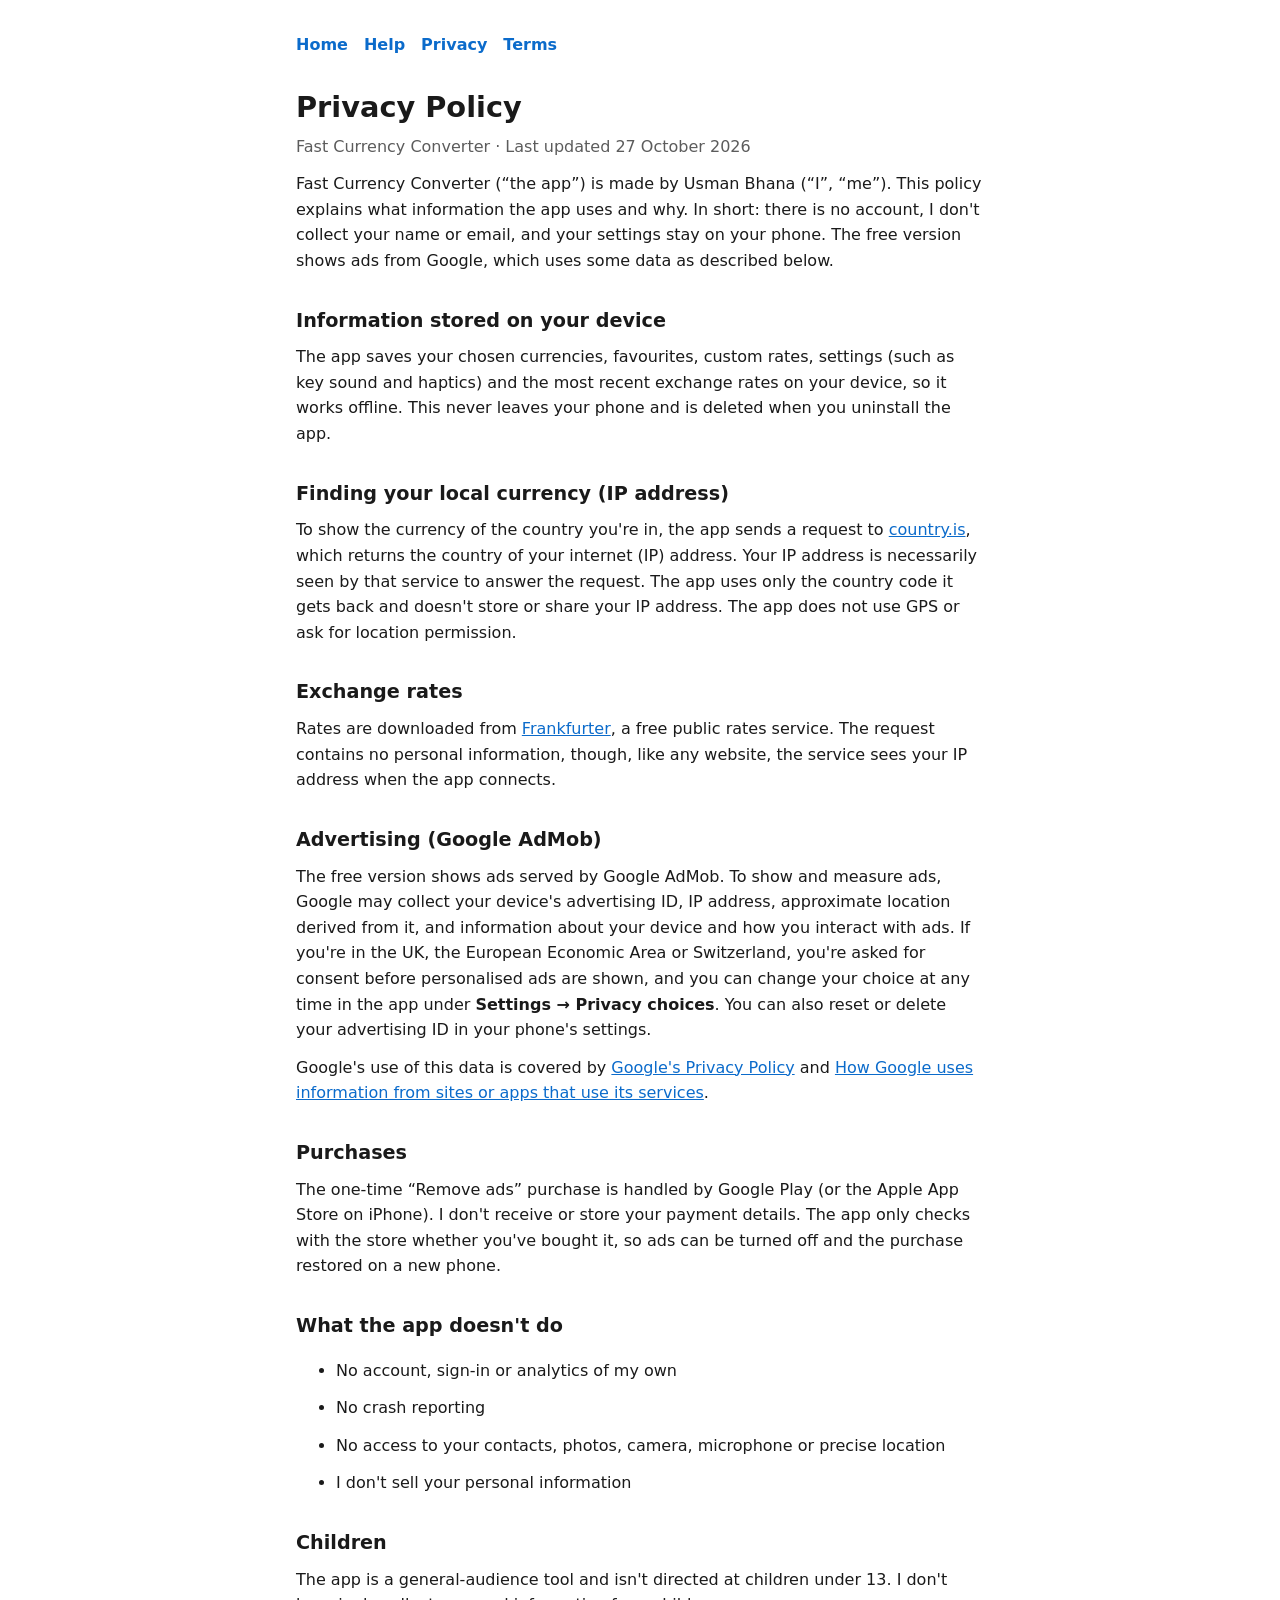
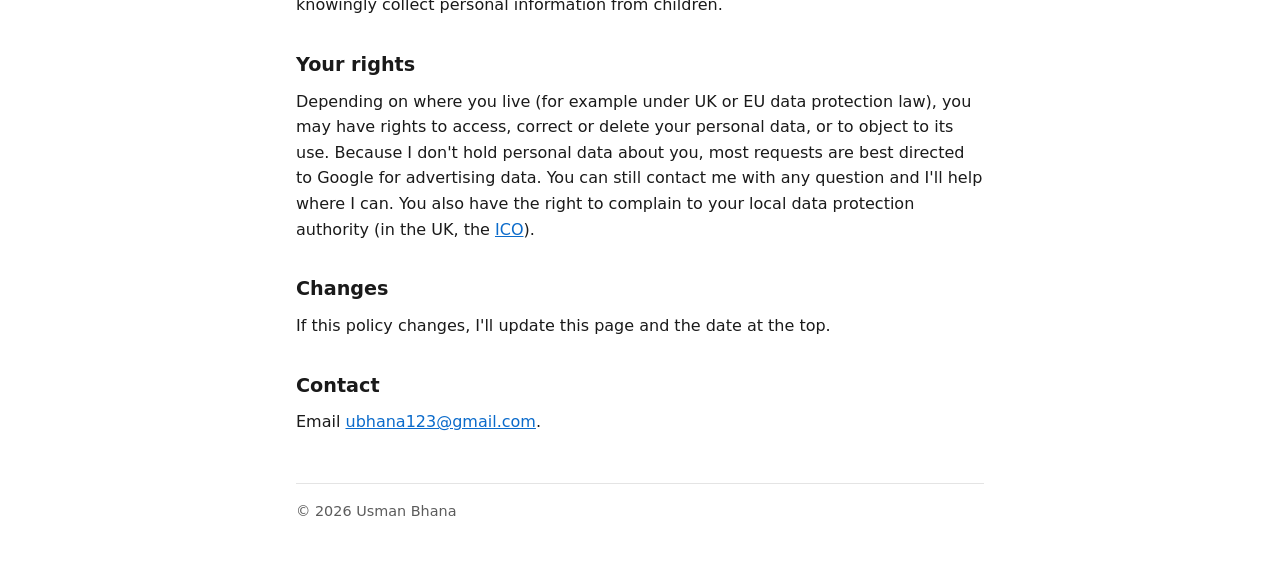
==== privacy/index.html @ c898075f "Fast Currency Converter site: privacy, terms, help and app-ads.txt" ====
<!doctype html>
<html lang="en">
<head>
  <meta charset="utf-8">
  <meta name="viewport" content="width=device-width, initial-scale=1">
  <title>Privacy Policy – Fast Currency Converter</title>
  <link rel="stylesheet" href="/style.css">
</head>
<body>
<main>
  <nav><a href="/">Home</a><a href="/help/">Help</a><a href="/privacy/">Privacy</a><a href="/terms/">Terms</a></nav>
  <h1>Privacy Policy</h1>
  <p class="muted">Fast Currency Converter · Last updated 27 October 2026</p>

  <p>Fast Currency Converter (“the app”) is made by Usman Bhana (“I”, “me”). This policy explains what information the app uses and why. In short: there is no account, I don't collect your name or email, and your settings stay on your phone. The free version shows ads from Google, which uses some data as described below.</p>

  <h2>Information stored on your device</h2>
  <p>The app saves your chosen currencies, favourites, custom rates, settings (such as key sound and haptics) and the most recent exchange rates on your device, so it works offline. This never leaves your phone and is deleted when you uninstall the app.</p>

  <h2>Finding your local currency (IP address)</h2>
  <p>To show the currency of the country you're in, the app sends a request to <a href="https://country.is">country.is</a>, which returns the country of your internet (IP) address. Your IP address is necessarily seen by that service to answer the request. The app uses only the country code it gets back and doesn't store or share your IP address. The app does not use GPS or ask for location permission.</p>

  <h2>Exchange rates</h2>
  <p>Rates are downloaded from <a href="https://frankfurter.dev">Frankfurter</a>, a free public rates service. The request contains no personal information, though, like any website, the service sees your IP address when the app connects.</p>

  <h2>Advertising (Google AdMob)</h2>
  <p>The free version shows ads served by Google AdMob. To show and measure ads, Google may collect your device's advertising ID, IP address, approximate location derived from it, and information about your device and how you interact with ads. If you're in the UK, the European Economic Area or Switzerland, you're asked for consent before personalised ads are shown, and you can change your choice at any time in the app under <strong>Settings → Privacy choices</strong>. You can also reset or delete your advertising ID in your phone's settings.</p>
  <p>Google's use of this data is covered by <a href="https://policies.google.com/privacy">Google's Privacy Policy</a> and <a href="https://policies.google.com/technologies/partner-sites">How Google uses information from sites or apps that use its services</a>.</p>

  <h2>Purchases</h2>
  <p>The one-time “Remove ads” purchase is handled by Google Play (or the Apple App Store on iPhone). I don't receive or store your payment details. The app only checks with the store whether you've bought it, so ads can be turned off and the purchase restored on a new phone.</p>

  <h2>What the app doesn't do</h2>
  <ul>
    <li>No account, sign-in or analytics of my own</li>
    <li>No crash reporting</li>
    <li>No access to your contacts, photos, camera, microphone or precise location</li>
    <li>I don't sell your personal information</li>
  </ul>

  <h2>Children</h2>
  <p>The app is a general-audience tool and isn't directed at children under 13. I don't knowingly collect personal information from children.</p>

  <h2>Your rights</h2>
  <p>Depending on where you live (for example under UK or EU data protection law), you may have rights to access, correct or delete your personal data, or to object to its use. Because I don't hold personal data about you, most requests are best directed to Google for advertising data. You can still contact me with any question and I'll help where I can. You also have the right to complain to your local data protection authority (in the UK, the <a href="https://ico.org.uk">ICO</a>).</p>

  <h2>Changes</h2>
  <p>If this policy changes, I'll update this page and the date at the top.</p>

  <h2>Contact</h2>
  <p>Email <a href="mailto:ubhana123@gmail.com">ubhana123@gmail.com</a>.</p>

  <footer>© 2026 Usman Bhana</footer>
</main>
</body>
</html>
---- style.css ----
:root {
  --bg: #ffffff;
  --text: #1a1a1a;
  --muted: #5c5c5c;
  --accent: #0b6bcb;
  --line: #e4e4e4;
}
@media (prefers-color-scheme: dark) {
  :root {
    --bg: #121212;
    --text: #ececec;
    --muted: #a8a8a8;
    --accent: #6cb3ff;
    --line: #2c2c2c;
  }
}
* { box-sizing: border-box; }
body {
  margin: 0;
  background: var(--bg);
  color: var(--text);
  font: 16px/1.6 system-ui, -apple-system, "Segoe UI", Roboto, sans-serif;
}
main { max-width: 720px; margin: 0 auto; padding: 32px 16px 64px; }
nav { display: flex; flex-wrap: wrap; gap: 16px; margin-bottom: 32px; }
nav a { color: var(--accent); text-decoration: none; font-weight: 600; }
nav a:hover { text-decoration: underline; }
h1 { font-size: 1.8rem; line-height: 1.25; margin: 0 0 8px; }
h2 { font-size: 1.2rem; margin: 32px 0 8px; }
p, li { margin: 0 0 12px; }
a { color: var(--accent); }
.muted { color: var(--muted); }
footer { margin-top: 48px; padding-top: 16px; border-top: 1px solid var(--line); font-size: 0.9rem; color: var(--muted); }
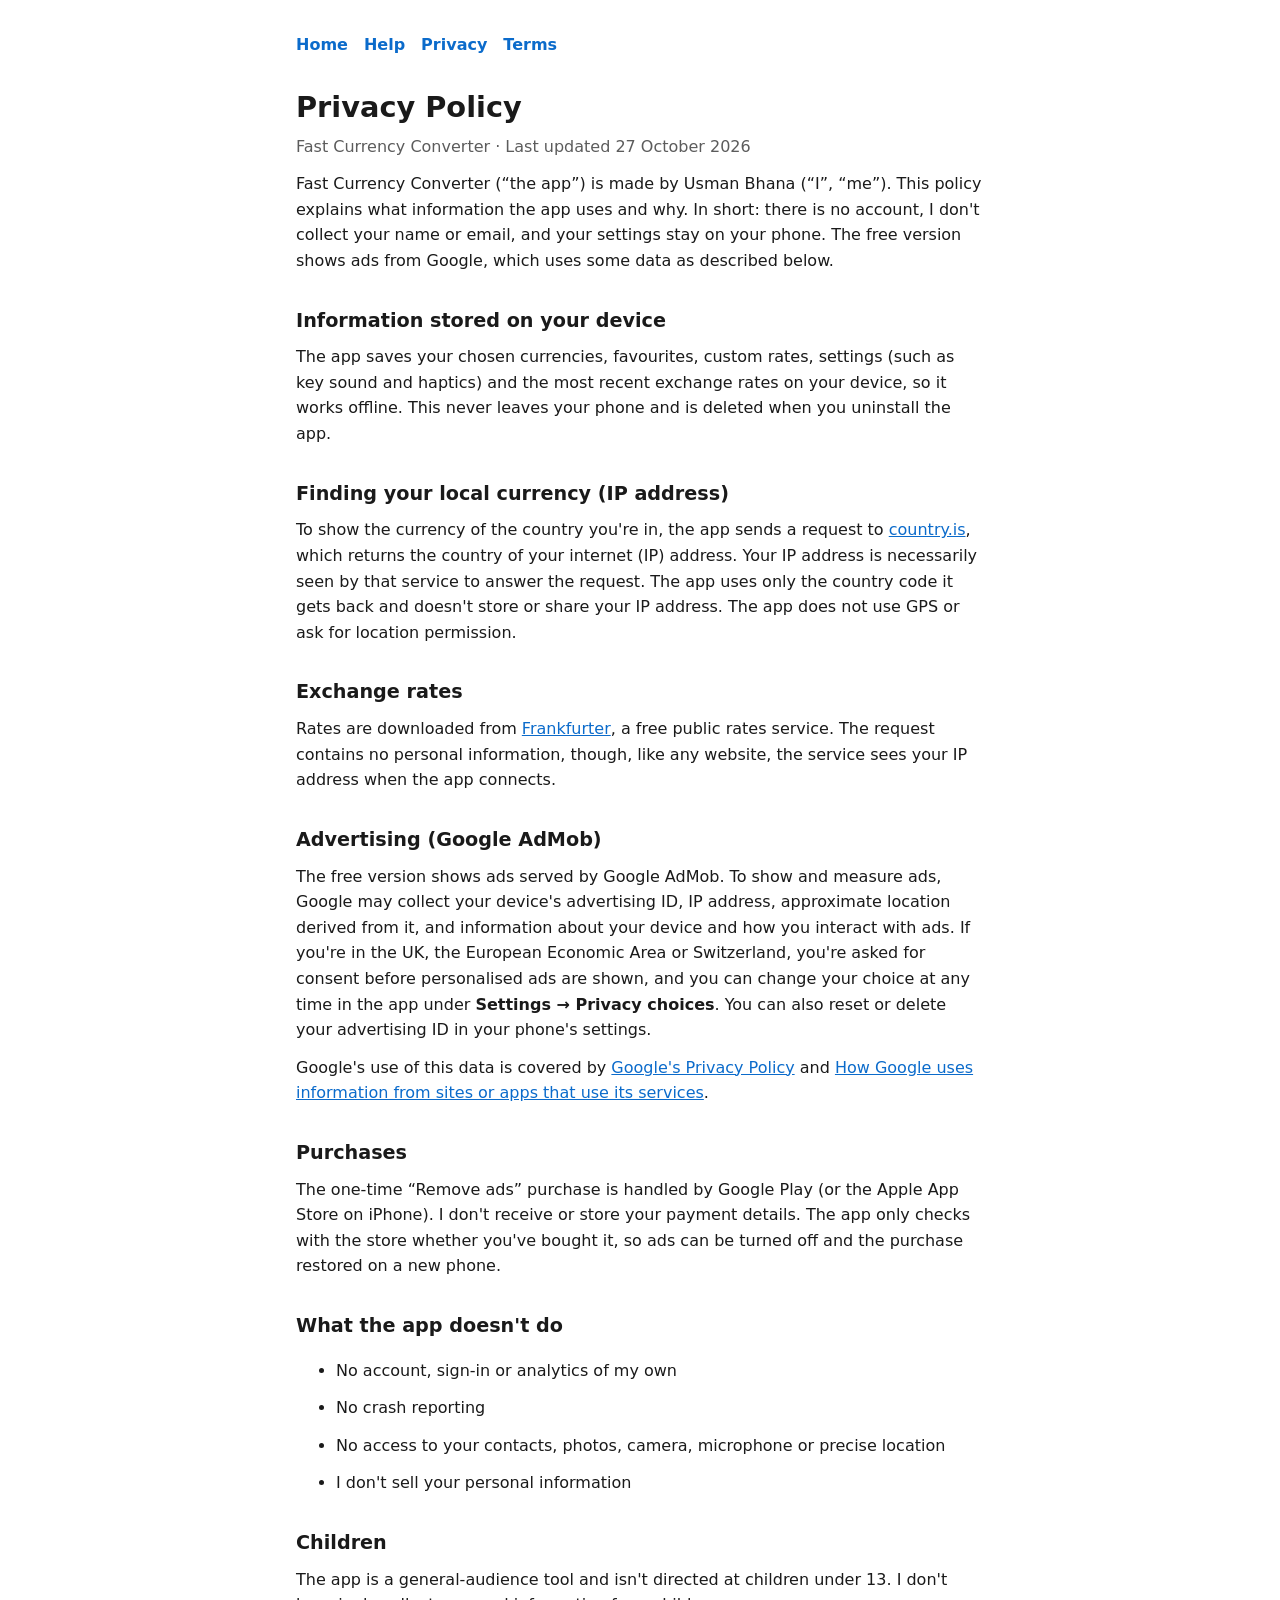
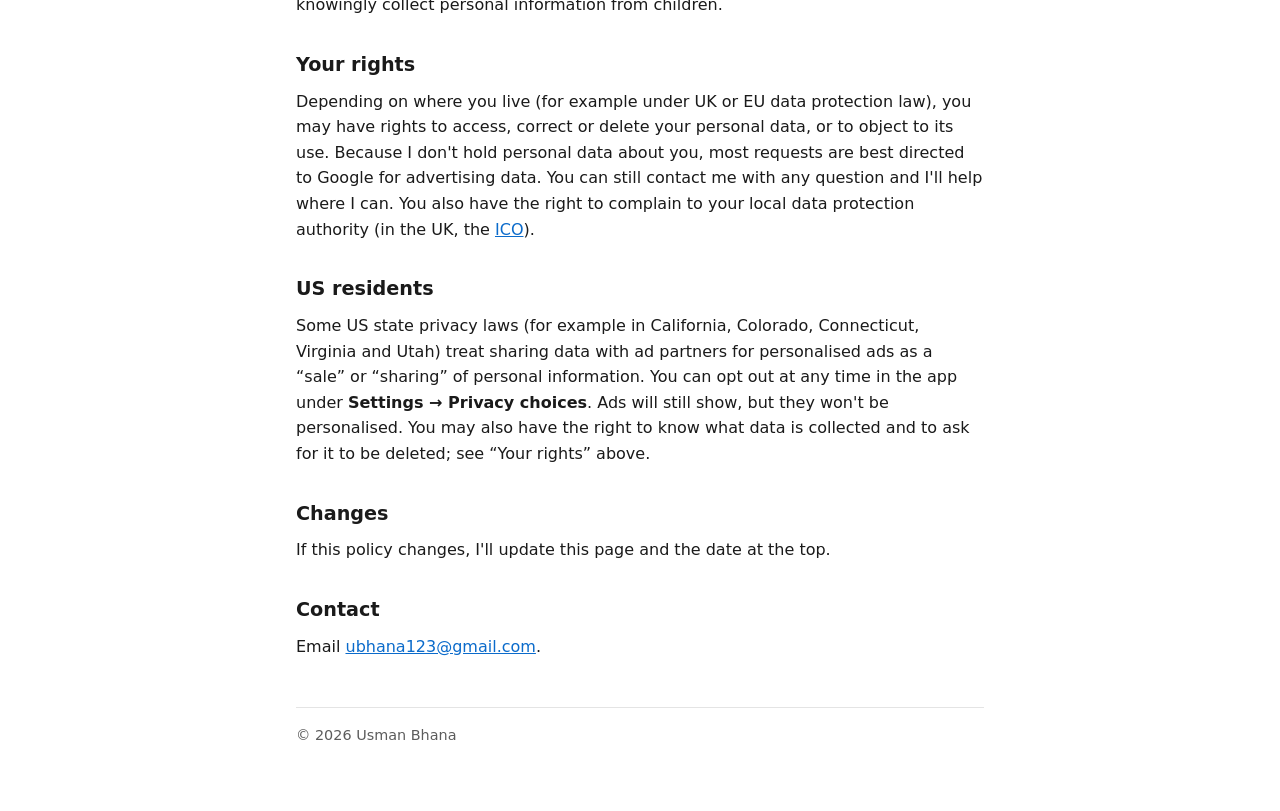
==== commit 5c0a5bc8: "Privacy policy: add US residents opt-out section" ====
--- a/privacy/index.html
+++ b/privacy/index.html
@@ -44,6 +44,9 @@
   <h2>Your rights</h2>
   <p>Depending on where you live (for example under UK or EU data protection law), you may have rights to access, correct or delete your personal data, or to object to its use. Because I don't hold personal data about you, most requests are best directed to Google for advertising data. You can still contact me with any question and I'll help where I can. You also have the right to complain to your local data protection authority (in the UK, the <a href="https://ico.org.uk">ICO</a>).</p>
 
+  <h2>US residents</h2>
+  <p>Some US state privacy laws (for example in California, Colorado, Connecticut, Virginia and Utah) treat sharing data with ad partners for personalised ads as a “sale” or “sharing” of personal information. You can opt out at any time in the app under <strong>Settings → Privacy choices</strong>. Ads will still show, but they won't be personalised. You may also have the right to know what data is collected and to ask for it to be deleted; see “Your rights” above.</p>
+
   <h2>Changes</h2>
   <p>If this policy changes, I'll update this page and the date at the top.</p>
 
